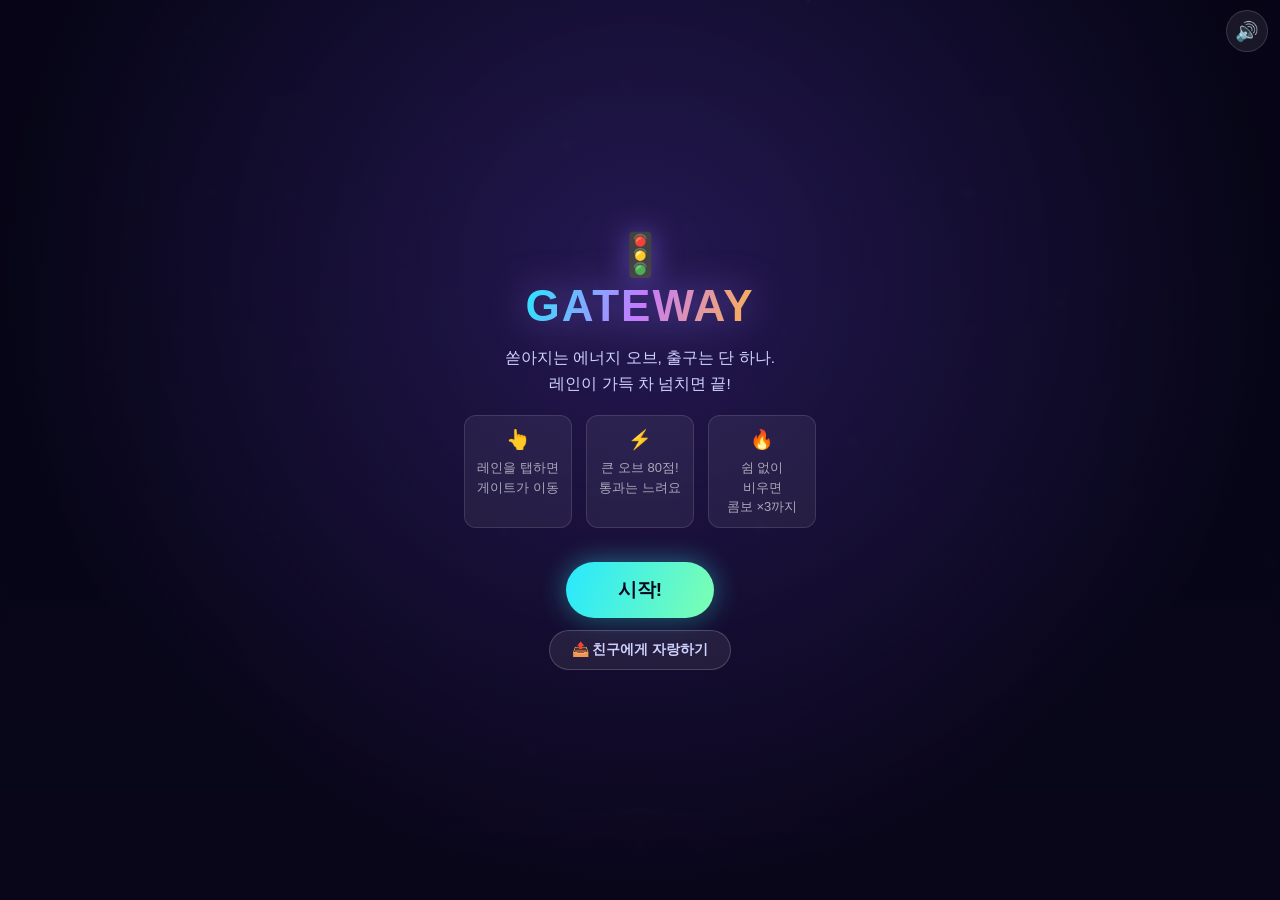
==== index.html @ 232cdf09 "GATEWAY 합류 관문 — 원터치 관제 게임 첫 구현 - 3레인 큐 + 단일 게이트 코어 로직 (전환 페널티, 구사일생 x2, 콤보 x3) - Canvas 네온 렌더러: 파티클/" ====
<!DOCTYPE html>
<html lang="ko">
<head>
<meta charset="UTF-8">
<meta name="viewport" content="width=device-width, initial-scale=1.0, user-scalable=no, viewport-fit=cover">
<meta name="theme-color" content="#0a0820">
<meta name="mobile-web-app-capable" content="yes">
<meta name="apple-mobile-web-app-capable" content="yes">
<meta name="apple-mobile-web-app-status-bar-style" content="black-translucent">
<meta name="apple-mobile-web-app-title" content="GATEWAY">
<link rel="manifest" href="manifest.json">
<link rel="icon" type="image/png" href="icon-192.png">
<link rel="apple-touch-icon" href="icon-180.png">
<meta property="og:type" content="website">
<meta property="og:title" content="🚦 GATEWAY — 세 레인, 게이트는 하나">
<meta property="og:description" content="쏟아지는 에너지 오브, 출구는 단 하나. 어느 레인을 열고 언제 옮길까? 머리와 손이 동시에 바빠지는 원터치 관제 게임">
<meta property="og:image" content="https://junhee1219.github.io/gateway/og/main.png">
<meta property="og:image:width" content="1200">
<meta property="og:image:height" content="630">
<meta property="og:url" content="https://junhee1219.github.io/gateway/">
<meta name="twitter:card" content="summary_large_image">
<title>🚦 GATEWAY — 합류 관문</title>
<style>
  * { margin: 0; padding: 0; box-sizing: border-box; }
  html, body { height: 100%; overflow: hidden; }
  body {
    background: #0a0820;
    font-family: -apple-system, "Segoe UI", "Apple SD Gothic Neo", sans-serif;
    user-select: none; -webkit-user-select: none;
    touch-action: none; -webkit-touch-callout: none;
    color: #eef;
  }
  #game { position: fixed; inset: 0; display: block; touch-action: none; }

  /* ── 음소거 버튼 ── */
  #btn-mute {
    position: fixed; top: calc(10px + env(safe-area-inset-top)); right: 12px; z-index: 30;
    width: 42px; height: 42px; border-radius: 50%;
    background: rgba(255,255,255,0.08); border: 1px solid rgba(255,255,255,0.15);
    color: #fff; font-size: 19px; cursor: pointer;
    backdrop-filter: blur(6px); -webkit-backdrop-filter: blur(6px);
  }

  /* ── 오버레이 (시작 / 게임오버) ── */
  #overlay {
    position: fixed; inset: 0; z-index: 20;
    display: none; flex-direction: column; align-items: center; justify-content: center;
    text-align: center; padding: 28px;
    background: radial-gradient(ellipse at 50% 30%, rgba(60,40,140,0.45), rgba(6,5,22,0.92) 70%);
    backdrop-filter: blur(3px); -webkit-backdrop-filter: blur(3px);
  }
  body.show-overlay #overlay { display: flex; }
  /* 이모지는 그라데이션 텍스트에 넣으면 실루엣이 되므로 별도 요소 */
  #ov-emoji { font-size: 42px; margin-bottom: 2px; filter: drop-shadow(0 0 14px rgba(150,120,255,0.5)); }
  #overlay h1 {
    font-size: clamp(30px, 8.5vw, 44px); font-weight: 800; letter-spacing: 2px;
    background: linear-gradient(110deg, #27e8ff, #c47bff 50%, #ffb347);
    -webkit-background-clip: text; background-clip: text; -webkit-text-fill-color: transparent;
    filter: drop-shadow(0 0 18px rgba(150,120,255,0.55));
    margin-bottom: 14px;
  }
  #ov-msg { font-size: 15.5px; line-height: 1.65; color: #cfd2ff; margin-bottom: 8px; }
  #ov-msg b { color: #fff; }
  #ov-msg a { color: #8ec9ff; }
  #ov-msg .sub { font-size: 13px; color: #9aa0d0; }
  .newrecord {
    display: inline-block; font-weight: 800; color: #ffe16b; font-size: 18px;
    animation: pop 0.6s ease; text-shadow: 0 0 14px rgba(255,225,107,0.7);
  }
  @keyframes pop { 0% { transform: scale(0.3); } 60% { transform: scale(1.25); } 100% { transform: scale(1); } }

  #howto {
    display: flex; gap: 14px; justify-content: center; margin: 10px 0 6px;
    font-size: 13px; color: #aab; line-height: 1.5; word-break: keep-all;
  }
  #howto .step {
    background: rgba(255,255,255,0.06); border: 1px solid rgba(255,255,255,0.12);
    border-radius: 12px; padding: 10px 12px; width: 108px;
  }
  #howto .step b { display: block; font-size: 19px; margin-bottom: 4px; }
  #overlay.gameover #howto { display: none; }

  #best-label { font-size: 13px; color: #8d92c4; margin-bottom: 14px; }

  #btn-start {
    margin-top: 14px; padding: 15px 52px; font-size: 19px; font-weight: 800;
    color: #0a0820; border: none; border-radius: 999px; cursor: pointer;
    background: linear-gradient(110deg, #27e8ff, #7dffb1);
    box-shadow: 0 0 26px rgba(60,230,255,0.45), 0 4px 14px rgba(0,0,0,0.4);
    animation: breathe 2.2s ease-in-out infinite;
  }
  @keyframes breathe { 50% { box-shadow: 0 0 40px rgba(60,230,255,0.75), 0 4px 14px rgba(0,0,0,0.4); transform: scale(1.03); } }
  #btn-start:active { transform: scale(0.96); }
  #btn-share {
    margin-top: 12px; padding: 10px 22px; font-size: 14px; font-weight: 600;
    color: #cfd2ff; background: rgba(255,255,255,0.07);
    border: 1px solid rgba(255,255,255,0.18); border-radius: 999px; cursor: pointer;
  }

  /* ── 간식 사주기 (게임오버 화면에만, 은은하게 — cube 패턴) ── */
  #snack { display: none; margin-top: 22px; font-size: 13px; color: #9aa0d0; }
  #overlay.gameover #snack { display: block; }
  #snack .snack-btns { margin-left: 6px; }
  #snack a {
    display: inline-block; padding: 5px 12px; margin-left: 5px; border-radius: 999px;
    font-weight: 700; font-size: 12.5px; text-decoration: none;
    opacity: 0.85; transition: all 0.15s;
  }
  #snack a:hover { opacity: 1; transform: translateY(-1px); }
  #snack a.toss { background: #3182f6; color: #fff; }
  #snack a.kakao { background: #fee500; color: #3c1e1e; }

  /* ── PC 딥링크 폴백 모달 ── */
  #thanks {
    position: fixed; inset: 0; z-index: 40; display: flex;
    align-items: center; justify-content: center;
    background: rgba(4,4,16,0.7);
  }
  #thanks.hidden { display: none; }
  .thanks-card {
    background: #171530; border: 1px solid rgba(255,255,255,0.14);
    border-radius: 20px; padding: 30px 26px; text-align: center; max-width: 320px;
    box-shadow: 0 12px 50px rgba(0,0,0,0.6);
  }
  .thanks-emoji { font-size: 38px; margin-bottom: 10px; }
  .thanks-card h2 { font-size: 19px; margin-bottom: 10px; color: #fff; }
  .thanks-card p { font-size: 14px; line-height: 1.6; color: #cfd2ff; margin-bottom: 8px; }
  .thanks-sub { font-size: 12px; color: #9aa0d0; }
  #thanks-close {
    margin-top: 12px; padding: 10px 28px; border: none; border-radius: 999px;
    background: linear-gradient(110deg, #27e8ff, #7dffb1); color: #0a0820;
    font-weight: 800; font-size: 15px; cursor: pointer;
  }
</style>
</head>
<body>
  <canvas id="game"></canvas>
  <button id="btn-mute" aria-label="소리 켜기/끄기">🔊</button>

  <div id="overlay">
    <div id="ov-emoji">🚦</div>
    <h1>GATEWAY</h1>
    <p id="ov-msg">쏟아지는 에너지 오브, 출구는 단 하나.<br>레인이 가득 차 넘치면 끝!</p>
    <div id="howto">
      <div class="step"><b>👆</b>레인을 탭하면<br>게이트가 이동</div>
      <div class="step"><b>⚡</b>큰 오브 80점!<br>통과는 느려요</div>
      <div class="step"><b>🔥</b>쉼 없이 비우면<br>콤보 ×3까지</div>
    </div>
    <div id="best-label"></div>
    <button id="btn-start">시작!</button>
    <button id="btn-share">📤 친구에게 자랑하기</button>
    <div id="snack">
      <span class="snack-label">재밌었다면 개발자 간식 사주기</span> 🍩
      <span class="snack-btns">
        <a class="toss" href="supertoss://send?bank=토스뱅크&accountNo=100025266940&amount=3000">토스</a>
        <a class="kakao" href="https://qr.kakaopay.com/FP0dZW9ip" target="_blank" rel="noopener">카카오페이</a>
      </span>
    </div>
  </div>

  <!-- PC에서 앱 딥링크가 안 열릴 때 띄우는 "마음만으로도 고마워요" 모달 -->
  <div id="thanks" class="hidden">
    <div class="thanks-card">
      <div class="thanks-emoji">🥹☕</div>
      <h2>마음만으로도 감동이에요!</h2>
      <p>송금은 폰에서 열어야 동작하지만,<br>여기까지 눌러주신 것만으로도<br>개발자는 이미 커피 한 잔 마신 기분이에요 💛</p>
      <p class="thanks-sub">정 보내고 싶다면 폰으로 접속해서 눌러주세요!</p>
      <button id="thanks-close">고마워요 😊</button>
    </div>
  </div>

<script src="core.js"></script>
<script src="audio.js"></script>
<script src="game.js"></script>
</body>
</html>
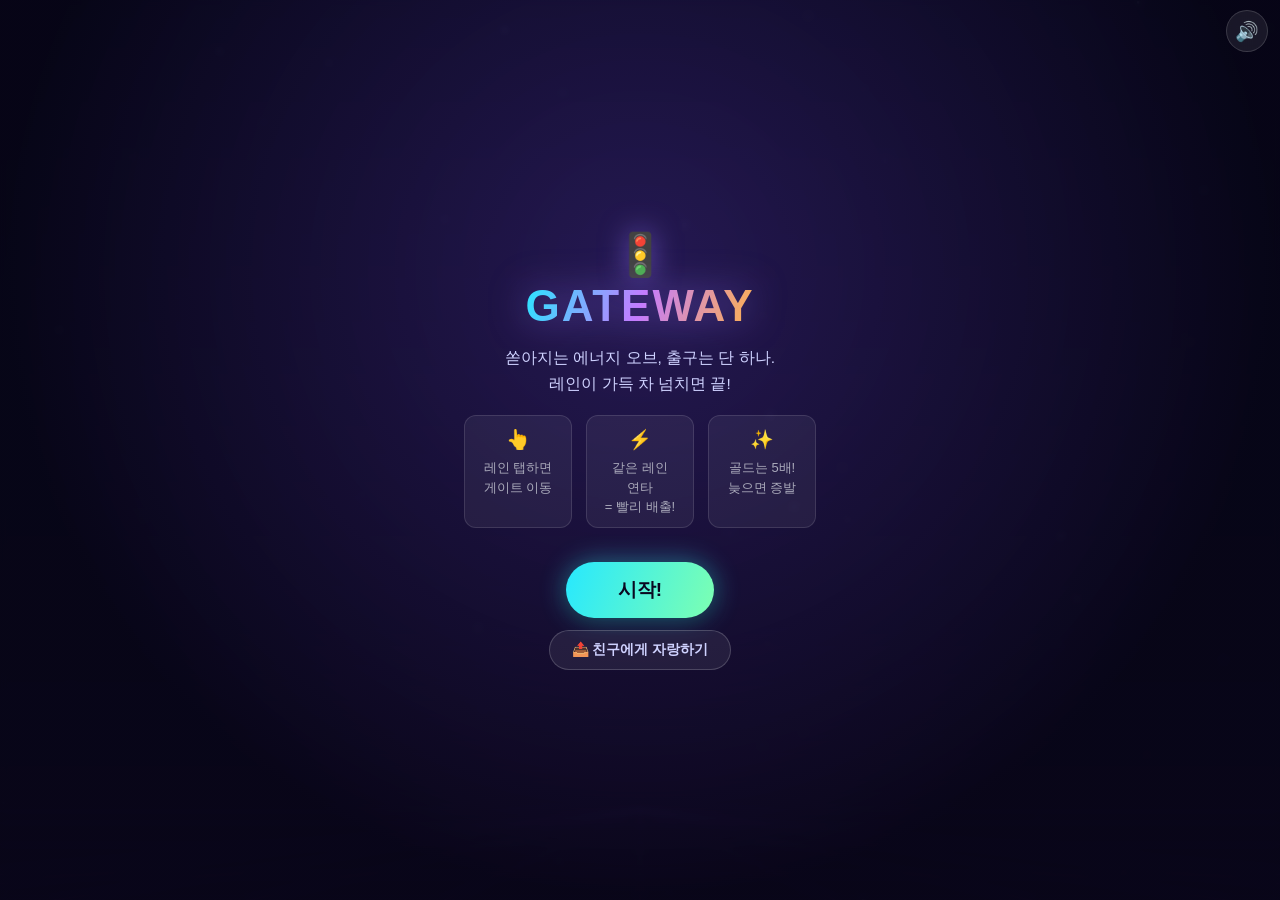
==== commit 76efbb4a: "v2: 손이 바쁘게 — 펌핑 연타, 골드 오브, 페이스 2배, 점수 x10 - 같은 레인 연타 = 배출 가속 (펌핑) - 골드 오브: 5배 점수, 5초 내 미배출 시 증발 - 스폰" ====
--- a/index.html
+++ b/index.html
@@ -142,9 +142,9 @@
     <h1>GATEWAY</h1>
     <p id="ov-msg">쏟아지는 에너지 오브, 출구는 단 하나.<br>레인이 가득 차 넘치면 끝!</p>
     <div id="howto">
-      <div class="step"><b>👆</b>레인을 탭하면<br>게이트가 이동</div>
-      <div class="step"><b>⚡</b>큰 오브 80점!<br>통과는 느려요</div>
-      <div class="step"><b>🔥</b>쉼 없이 비우면<br>콤보 ×3까지</div>
+      <div class="step"><b>👆</b>레인 탭하면<br>게이트 이동</div>
+      <div class="step"><b>⚡</b>같은 레인 연타<br>= 빨리 배출!</div>
+      <div class="step"><b>✨</b>골드는 5배!<br>늦으면 증발</div>
     </div>
     <div id="best-label"></div>
     <button id="btn-start">시작!</button>
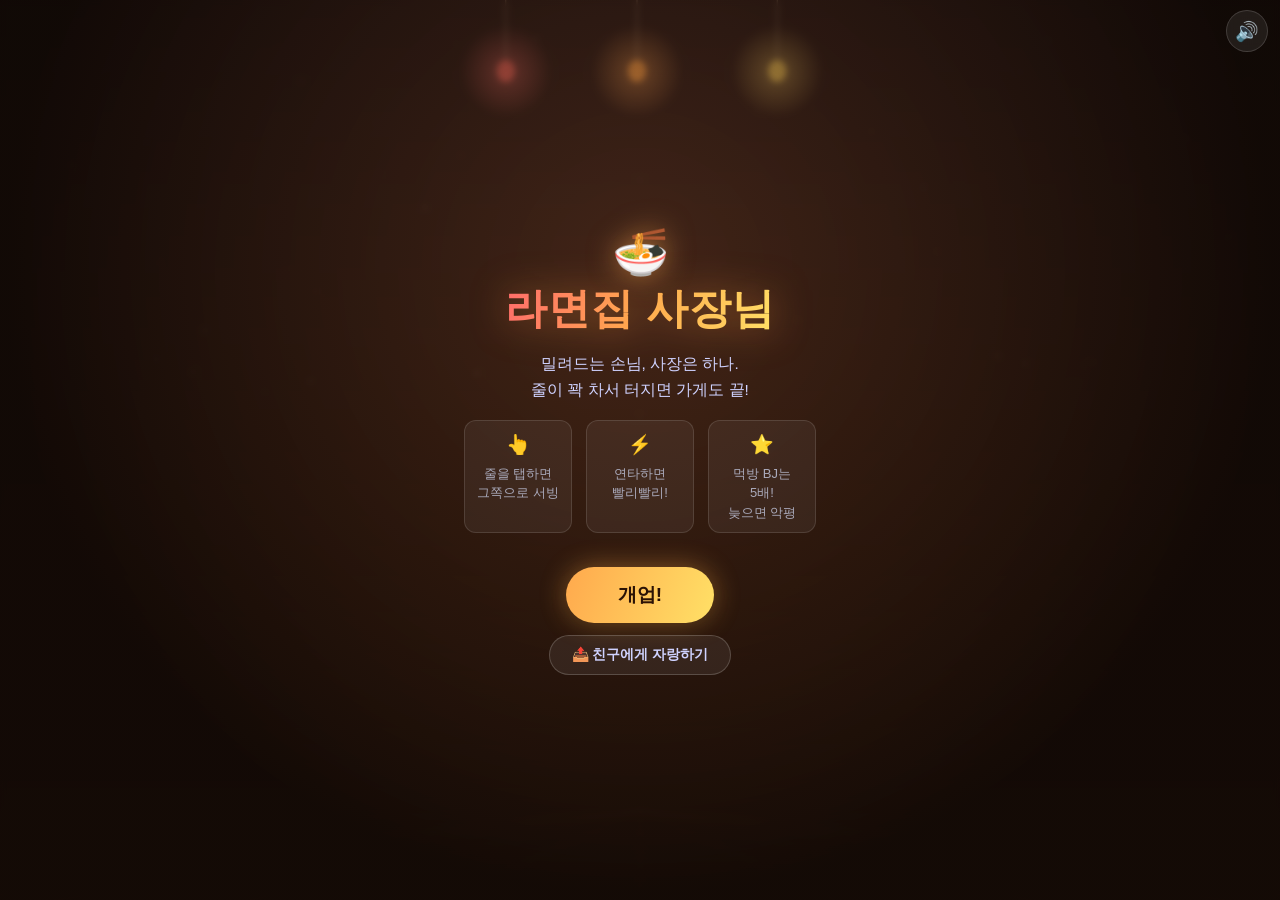
==== commit 4c309d2a: "라면집 사장님 리스킨 — 추상 메커닉에 픽션 입히기 - 오브 → 표정 있는 손님 (혼밥러/커플/단체, 줄 찰수록 분노) - 게이트 → 사장님 서빙 창구 🍜, 점수 → 매출(원) -" ====
--- a/index.html
+++ b/index.html
@@ -3,28 +3,28 @@
 <head>
 <meta charset="UTF-8">
 <meta name="viewport" content="width=device-width, initial-scale=1.0, user-scalable=no, viewport-fit=cover">
-<meta name="theme-color" content="#0a0820">
+<meta name="theme-color" content="#150c08">
 <meta name="mobile-web-app-capable" content="yes">
 <meta name="apple-mobile-web-app-capable" content="yes">
 <meta name="apple-mobile-web-app-status-bar-style" content="black-translucent">
-<meta name="apple-mobile-web-app-title" content="GATEWAY">
+<meta name="apple-mobile-web-app-title" content="라면집 사장님">
 <link rel="manifest" href="manifest.json">
 <link rel="icon" type="image/png" href="icon-192.png">
 <link rel="apple-touch-icon" href="icon-180.png">
 <meta property="og:type" content="website">
-<meta property="og:title" content="🚦 GATEWAY — 세 레인, 게이트는 하나">
-<meta property="og:description" content="쏟아지는 에너지 오브, 출구는 단 하나. 어느 레인을 열고 언제 옮길까? 머리와 손이 동시에 바빠지는 원터치 관제 게임">
+<meta property="og:title" content="🍜 라면집 사장님 — 밀려드는 손님, 사장은 하나">
+<meta property="og:description" content="세 줄로 밀려드는 손님, 서빙은 한 줄씩만. 연타로 빨리빨리! 줄이 터지면 가게도 끝. 화난 손님들 사이에서 살아남는 원터치 장사 게임">
 <meta property="og:image" content="https://junhee1219.github.io/gateway/og/main.png">
 <meta property="og:image:width" content="1200">
 <meta property="og:image:height" content="630">
 <meta property="og:url" content="https://junhee1219.github.io/gateway/">
 <meta name="twitter:card" content="summary_large_image">
-<title>🚦 GATEWAY — 합류 관문</title>
+<title>🍜 라면집 사장님</title>
 <style>
   * { margin: 0; padding: 0; box-sizing: border-box; }
   html, body { height: 100%; overflow: hidden; }
   body {
-    background: #0a0820;
+    background: #150c08;
     font-family: -apple-system, "Segoe UI", "Apple SD Gothic Neo", sans-serif;
     user-select: none; -webkit-user-select: none;
     touch-action: none; -webkit-touch-callout: none;
@@ -46,17 +46,17 @@
     position: fixed; inset: 0; z-index: 20;
     display: none; flex-direction: column; align-items: center; justify-content: center;
     text-align: center; padding: 28px;
-    background: radial-gradient(ellipse at 50% 30%, rgba(60,40,140,0.45), rgba(6,5,22,0.92) 70%);
+    background: radial-gradient(ellipse at 50% 30%, rgba(140,70,30,0.4), rgba(18,9,5,0.93) 70%);
     backdrop-filter: blur(3px); -webkit-backdrop-filter: blur(3px);
   }
   body.show-overlay #overlay { display: flex; }
   /* 이모지는 그라데이션 텍스트에 넣으면 실루엣이 되므로 별도 요소 */
-  #ov-emoji { font-size: 42px; margin-bottom: 2px; filter: drop-shadow(0 0 14px rgba(150,120,255,0.5)); }
+  #ov-emoji { font-size: 46px; margin-bottom: 2px; filter: drop-shadow(0 0 14px rgba(255,170,80,0.55)); }
   #overlay h1 {
-    font-size: clamp(30px, 8.5vw, 44px); font-weight: 800; letter-spacing: 2px;
-    background: linear-gradient(110deg, #27e8ff, #c47bff 50%, #ffb347);
+    font-size: clamp(28px, 8vw, 42px); font-weight: 800; letter-spacing: 1px;
+    background: linear-gradient(110deg, #ff6b6b, #ffa94d 50%, #ffe066);
     -webkit-background-clip: text; background-clip: text; -webkit-text-fill-color: transparent;
-    filter: drop-shadow(0 0 18px rgba(150,120,255,0.55));
+    filter: drop-shadow(0 0 18px rgba(255,150,60,0.5));
     margin-bottom: 14px;
   }
   #ov-msg { font-size: 15.5px; line-height: 1.65; color: #cfd2ff; margin-bottom: 8px; }
@@ -84,12 +84,12 @@
 
   #btn-start {
     margin-top: 14px; padding: 15px 52px; font-size: 19px; font-weight: 800;
-    color: #0a0820; border: none; border-radius: 999px; cursor: pointer;
-    background: linear-gradient(110deg, #27e8ff, #7dffb1);
-    box-shadow: 0 0 26px rgba(60,230,255,0.45), 0 4px 14px rgba(0,0,0,0.4);
+    color: #2b1205; border: none; border-radius: 999px; cursor: pointer;
+    background: linear-gradient(110deg, #ffa94d, #ffe066);
+    box-shadow: 0 0 26px rgba(255,170,70,0.45), 0 4px 14px rgba(0,0,0,0.4);
     animation: breathe 2.2s ease-in-out infinite;
   }
-  @keyframes breathe { 50% { box-shadow: 0 0 40px rgba(60,230,255,0.75), 0 4px 14px rgba(0,0,0,0.4); transform: scale(1.03); } }
+  @keyframes breathe { 50% { box-shadow: 0 0 40px rgba(255,170,70,0.75), 0 4px 14px rgba(0,0,0,0.4); transform: scale(1.03); } }
   #btn-start:active { transform: scale(0.96); }
   #btn-share {
     margin-top: 12px; padding: 10px 22px; font-size: 14px; font-weight: 600;
@@ -138,16 +138,16 @@
   <button id="btn-mute" aria-label="소리 켜기/끄기">🔊</button>
 
   <div id="overlay">
-    <div id="ov-emoji">🚦</div>
-    <h1>GATEWAY</h1>
-    <p id="ov-msg">쏟아지는 에너지 오브, 출구는 단 하나.<br>레인이 가득 차 넘치면 끝!</p>
+    <div id="ov-emoji">🍜</div>
+    <h1>라면집 사장님</h1>
+    <p id="ov-msg">밀려드는 손님, 사장은 하나.<br>줄이 꽉 차서 터지면 가게도 끝!</p>
     <div id="howto">
-      <div class="step"><b>👆</b>레인 탭하면<br>게이트 이동</div>
-      <div class="step"><b>⚡</b>같은 레인 연타<br>= 빨리 배출!</div>
-      <div class="step"><b>✨</b>골드는 5배!<br>늦으면 증발</div>
+      <div class="step"><b>👆</b>줄을 탭하면<br>그쪽으로 서빙</div>
+      <div class="step"><b>⚡</b>연타하면<br>빨리빨리!</div>
+      <div class="step"><b>⭐</b>먹방 BJ는 5배!<br>늦으면 악평</div>
     </div>
     <div id="best-label"></div>
-    <button id="btn-start">시작!</button>
+    <button id="btn-start">개업!</button>
     <button id="btn-share">📤 친구에게 자랑하기</button>
     <div id="snack">
       <span class="snack-label">재밌었다면 개발자 간식 사주기</span> 🍩
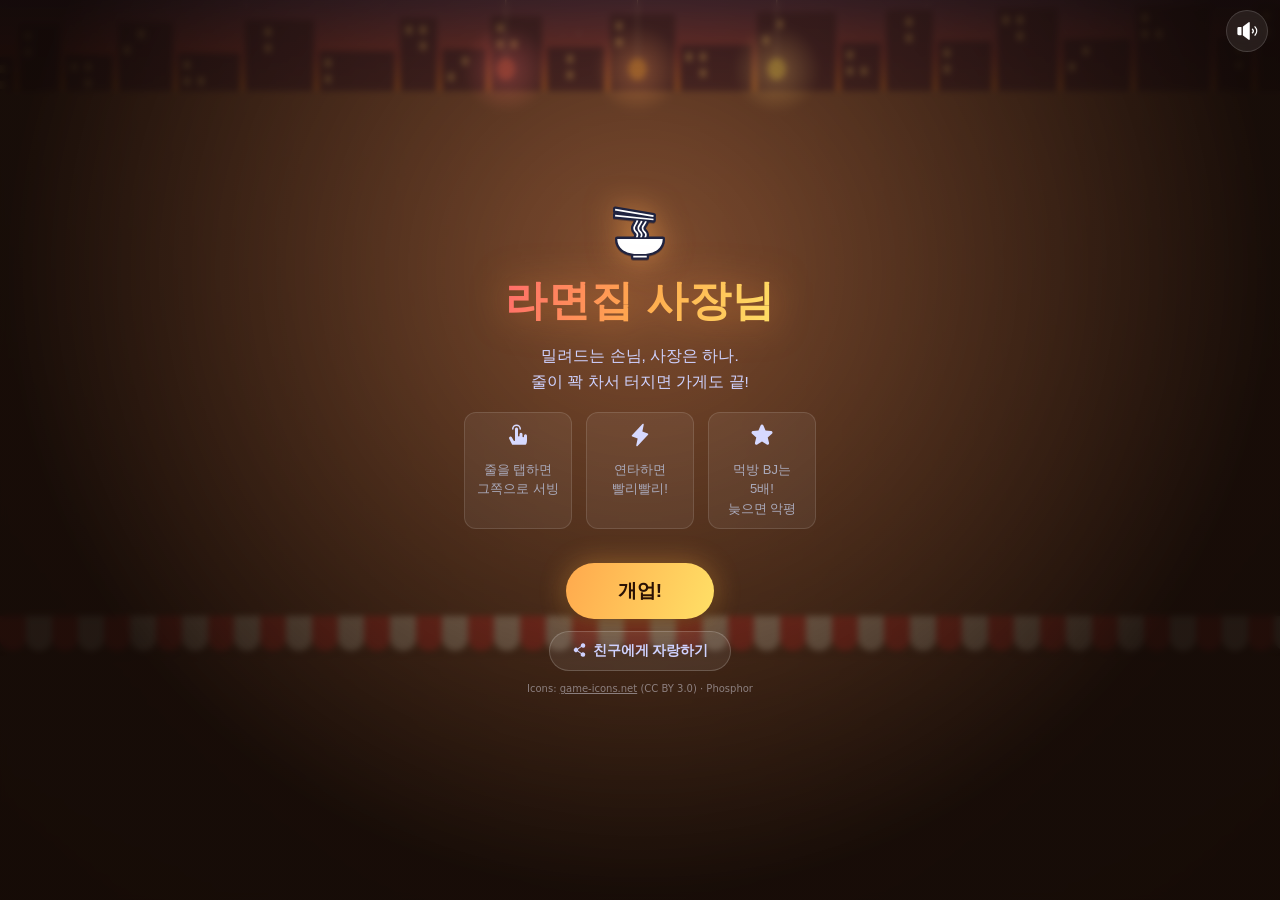
==== commit cc81e069: "공용 game-kit 2층 아이콘 구조 적용 UI 크롬 이모지(버튼·HUD 라벨·모달 장식)를 SVG 아이콘으로 전부 교체 (Phosphor Fill + game-icons.net" ====
--- a/index.html
+++ b/index.html
@@ -11,15 +11,16 @@
 <link rel="manifest" href="manifest.json">
 <link rel="icon" type="image/png" href="icon-192.png">
 <link rel="apple-touch-icon" href="icon-180.png">
+<link rel="stylesheet" href="kit.css">
 <meta property="og:type" content="website">
-<meta property="og:title" content="🍜 라면집 사장님 — 밀려드는 손님, 사장은 하나">
+<meta property="og:title" content="라면집 사장님 — 밀려드는 손님, 사장은 하나">
 <meta property="og:description" content="세 줄로 밀려드는 손님, 서빙은 한 줄씩만. 연타로 빨리빨리! 줄이 터지면 가게도 끝. 화난 손님들 사이에서 살아남는 원터치 장사 게임">
 <meta property="og:image" content="https://junhee1219.github.io/gateway/og/main.png">
 <meta property="og:image:width" content="1200">
 <meta property="og:image:height" content="630">
 <meta property="og:url" content="https://junhee1219.github.io/gateway/">
 <meta name="twitter:card" content="summary_large_image">
-<title>🍜 라면집 사장님</title>
+<title>라면집 사장님</title>
 <style>
   * { margin: 0; padding: 0; box-sizing: border-box; }
   html, body { height: 100%; overflow: hidden; }
@@ -39,7 +40,11 @@
     background: rgba(255,255,255,0.08); border: 1px solid rgba(255,255,255,0.15);
     color: #fff; font-size: 19px; cursor: pointer;
     backdrop-filter: blur(6px); -webkit-backdrop-filter: blur(6px);
+    display: flex; align-items: center; justify-content: center;
   }
+  /* kit 아이콘은 .ki(currentColor) — 게임 고유 버튼 위에서 글리프만 교체 */
+  #btn-mute .ki { width: 22px; height: 22px; }
+  #btn-share .ki { width: 16px; height: 16px; vertical-align: -3px; margin-right: 5px; }
 
   /* ── 오버레이 (시작 / 게임오버) ── */
   #overlay {
@@ -78,6 +83,7 @@
     border-radius: 12px; padding: 10px 12px; width: 108px;
   }
   #howto .step b { display: block; font-size: 19px; margin-bottom: 4px; }
+  #howto .step .ki { width: 24px; height: 24px; color: #d6d9ff; }
   #overlay.gameover #howto { display: none; }
 
   #best-label { font-size: 13px; color: #8d92c4; margin-bottom: 14px; }
@@ -135,33 +141,34 @@
 </head>
 <body>
   <canvas id="game"></canvas>
-  <button id="btn-mute" aria-label="소리 켜기/끄기">🔊</button>
+  <button id="btn-mute" aria-label="소리 켜기/끄기"><svg class="ki" id="mute-icon"><use href="#p-speaker-high"/></svg></button>
 
   <div id="overlay">
-    <div id="ov-emoji">🍜</div>
+    <div id="ov-emoji"><svg class="ki-o g" style="width:54px;height:54px"><use href="#g-noodles"/></svg></div>
     <h1>라면집 사장님</h1>
     <p id="ov-msg">밀려드는 손님, 사장은 하나.<br>줄이 꽉 차서 터지면 가게도 끝!</p>
     <div id="howto">
-      <div class="step"><b>👆</b>줄을 탭하면<br>그쪽으로 서빙</div>
-      <div class="step"><b>⚡</b>연타하면<br>빨리빨리!</div>
-      <div class="step"><b>⭐</b>먹방 BJ는 5배!<br>늦으면 악평</div>
+      <div class="step"><b><svg class="ki"><use href="#p-hand-tap"/></svg></b>줄을 탭하면<br>그쪽으로 서빙</div>
+      <div class="step"><b><svg class="ki"><use href="#p-lightning"/></svg></b>연타하면<br>빨리빨리!</div>
+      <div class="step"><b><svg class="ki"><use href="#p-star"/></svg></b>먹방 BJ는 5배!<br>늦으면 악평</div>
     </div>
     <div id="best-label"></div>
     <button id="btn-start">개업!</button>
-    <button id="btn-share">📤 친구에게 자랑하기</button>
+    <button id="btn-share"><svg class="ki"><use href="#p-share-network"/></svg><span id="share-label">친구에게 자랑하기</span></button>
     <div id="snack">
-      <span class="snack-label">재밌었다면 개발자 간식 사주기</span> 🍩
+      <span class="snack-label">재밌었다면 개발자 간식 사주기</span> <svg class="ki-o g" style="width:18px;height:18px;vertical-align:-4px"><use href="#g-donut"/></svg>
       <span class="snack-btns">
         <a class="toss" href="supertoss://send?bank=토스뱅크&accountNo=100025266940&amount=3000">토스</a>
         <a class="kakao" href="https://qr.kakaopay.com/FP0dZW9ip" target="_blank" rel="noopener">카카오페이</a>
       </span>
     </div>
+    <div class="k-credit">Icons: <a href="https://game-icons.net" target="_blank" rel="noopener">game-icons.net</a> (CC BY 3.0) · Phosphor</div>
   </div>
 
   <!-- PC에서 앱 딥링크가 안 열릴 때 띄우는 "마음만으로도 고마워요" 모달 -->
   <div id="thanks" class="hidden">
     <div class="thanks-card">
-      <div class="thanks-emoji">🥹☕</div>
+      <div class="thanks-emoji"><svg class="ki" style="width:38px;height:38px;color:#ffcf8a"><use href="#p-coffee"/></svg></div>
       <h2>마음만으로도 감동이에요!</h2>
       <p>송금은 폰에서 열어야 동작하지만,<br>여기까지 눌러주신 것만으로도<br>개발자는 이미 커피 한 잔 마신 기분이에요 💛</p>
       <p class="thanks-sub">정 보내고 싶다면 폰으로 접속해서 눌러주세요!</p>
@@ -169,6 +176,14 @@
     </div>
   </div>
 
+<script>
+  // 아이콘 심볼 시트 주입 — <use href="#..."> 해석용 (game-kit sprite 서브셋)
+  fetch('sprite.svg').then((r) => r.text()).then((t) => {
+    const d = document.createElement('div');
+    d.innerHTML = t;
+    document.body.prepend(d.firstChild);
+  });
+</script>
 <script src="core.js"></script>
 <script src="audio.js"></script>
 <script src="game.js"></script>
--- a/kit.css
+++ b/kit.css
@@ -0,0 +1,128 @@
+/* ═══════════════════════════════════════════════════════════════
+   GAME-KIT ui.css — 미니게임 공용 컴포넌트 (빌드 없음, 복사해서 사용)
+
+   박제된 디자인 규칙 (vase 아트디렉팅 세션에서 확정):
+   1. 그라데이션: 색상(hue) 고정, 명도 폭 12% 이내 — 색이 흐르면 어색해진다
+   2. 빛 표현은 하나만 주인공: 크리스프한 윗 림 1줄 + 부드러운 하단 음영. 띠(banding) 금지
+   3. 바닥은 블러 없는 하드 섀도 1단 (+옅은 소프트 섀도) — 광원은 항상 상단
+   4. 외곽선: 버튼은 자기 색의 어두운 버전, 아이콘은 중립 다크(--k-ink) 단일색
+   5. 아이콘은 버튼 안에서 ~30% 여백 (안전영역)
+   6. 글리프(형태)는 직접 그리지 않는다 — Phosphor Fill(UI) / game-icons.net(오브젝트)
+   ═══════════════════════════════════════════════════════════════ */
+
+:root{
+  --k-ink:#1f2340;        /* 아이콘 중립 외곽선 */
+  --k-radius:17px;
+  --k-font:'Fredoka',system-ui,sans-serif;
+}
+
+/* ── 캔디 버튼 ─────────────────────────────────────────────── */
+.k-btn{
+  --top:#7d92f8; --bot:#4a59d2; --edge:#283069; --base:#1d2154;
+  position:relative; min-width:56px; min-height:48px; padding:0 16px;
+  border-radius:var(--k-radius); cursor:pointer;
+  display:inline-flex; align-items:center; justify-content:center; gap:8px;
+  border:2.5px solid var(--edge);
+  background:linear-gradient(180deg, var(--top) 0%,
+    color-mix(in srgb, var(--top) 50%, var(--bot)) 50%, var(--bot) 100%);
+  box-shadow:
+    inset 0 1.5px 0 rgba(255,255,255,.45),
+    inset 0 -9px 10px -7px rgba(0,0,10,.5),
+    0 5px 0 var(--base),
+    0 9px 14px rgba(0,0,20,.35);
+  font-family:var(--k-font); font-weight:700; font-size:16px; color:#fff;
+  text-shadow:0 1.5px 0 color-mix(in srgb, var(--base) 80%, transparent);
+  -webkit-tap-highlight-color:transparent; user-select:none; -webkit-user-select:none;
+  transition:transform .09s, box-shadow .09s, filter .15s;
+}
+.k-btn:active{
+  transform:translateY(4px);
+  box-shadow:
+    inset 0 1.5px 0 rgba(255,255,255,.35),
+    inset 0 -6px 8px -6px rgba(0,0,10,.5),
+    0 1px 0 var(--base),
+    0 3px 6px rgba(0,0,20,.3);
+}
+.k-btn:disabled{filter:saturate(.25) brightness(.7);cursor:default;}
+.k-btn.sq{padding:0;width:54px;}          /* 정사각(아이콘 전용) */
+.k-btn.lg{min-height:54px;font-size:18px;width:100%;}
+
+/* 버튼 색상 변주 — 전부 같은 명도 곡선 */
+.k-blue  {--top:#7d92f8;--bot:#4a59d2;--edge:#283069;--base:#1d2154;}
+.k-teal  {--top:#46e0cd;--bot:#149a8e;--edge:#0b5d54;--base:#06443c;}
+.k-coral {--top:#ff8a9b;--bot:#d83b50;--edge:#841e36;--base:#66132a;}
+.k-slate {--top:#9aa0d8;--bot:#666c9f;--edge:#393e6b;--base:#272b4e;}
+.k-violet{--top:#8677f5;--bot:#5638e8;--edge:#2c1d7e;--base:#1d1160;}
+.k-green {--top:#5fd97a;--bot:#27a348;--edge:#14602a;--base:#0e4a20;}
+.k-gold  {--top:#ffd36b;--bot:#e09a1f;--edge:#8a5a10;--base:#6b450c;}
+
+/* ── 아이콘 (sprite.svg의 <use>와 함께) ──────────────────────
+   <svg class="ki"><use href="#p-lightbulb"/></svg>
+   .ki   : 단색 글리프 (currentColor)
+   .ki-o : 외곽선 입힌 "사물" 버전 — 버튼 위에서 캔디 느낌
+   .g    : game-icons(512 박스)용 외곽선 두께 보정                    */
+.ki,.ki-o{width:24px;height:24px;fill:currentColor;flex:0 0 auto;}
+.ki-o{
+  fill:#fff; stroke:var(--k-ink); stroke-width:22; stroke-linejoin:round;
+  paint-order:stroke; filter:drop-shadow(0 1.5px 0 rgba(10,12,40,.35));
+}
+.ki-o.g{stroke-width:44;}
+.ki.sm,.ki-o.sm{width:18px;height:18px;}
+.ki.lg,.ki-o.lg{width:32px;height:32px;}
+
+/* ── 별점 ──────────────────────────────────────────────────── */
+.k-star{width:38px;height:38px;fill:#ffc24b;stroke:#8a4d12;stroke-width:14;
+  stroke-linejoin:round;paint-order:stroke;
+  filter:drop-shadow(0 2px 0 rgba(60,30,5,.3));}
+.k-star.off{fill:#3c3852;stroke:#23203a;filter:none;}
+
+/* ── 알약(상태 칩) ─────────────────────────────────────────── */
+.k-pill{
+  display:inline-flex;align-items:center;gap:6px;white-space:nowrap;
+  background:rgba(255,255,255,.07);border:1px solid rgba(255,255,255,.16);
+  backdrop-filter:blur(10px);padding:6px 12px;border-radius:999px;
+  font-size:12px;font-family:var(--k-font);color:inherit;
+}
+button.k-pill{cursor:pointer;transition:transform .12s;}
+button.k-pill:active{transform:scale(.93);}
+
+/* ── 모달 ──────────────────────────────────────────────────── */
+.k-modal{
+  position:fixed;inset:0;z-index:80;display:flex;align-items:center;justify-content:center;
+  background:rgba(8,8,16,.62);backdrop-filter:blur(5px);animation:k-fadein .2s ease;
+}
+.k-modal.hidden{display:none;}
+.k-card{
+  background:var(--k-card-bg,#211d33);border:1px solid rgba(255,255,255,.14);
+  border-radius:26px;padding:24px 22px;width:min(350px,90vw);max-height:84dvh;overflow-y:auto;
+  box-shadow:0 18px 50px rgba(0,0,0,.5);text-align:center;
+  animation:k-pop .3s cubic-bezier(.2,1.2,.4,1);
+}
+.k-card h2{font-family:var(--k-font);font-size:20px;margin-bottom:12px;}
+@keyframes k-fadein{from{opacity:0;}to{opacity:1;}}
+@keyframes k-pop{from{transform:scale(.7);opacity:0;}to{transform:scale(1);opacity:1;}}
+
+/* ── 토스트 ────────────────────────────────────────────────── */
+.k-toast{
+  position:fixed;left:50%;bottom:calc(26px + env(safe-area-inset-bottom));
+  transform:translateX(-50%) translateY(20px);
+  background:rgba(20,20,30,.92);border:1px solid rgba(255,255,255,.16);backdrop-filter:blur(12px);
+  padding:11px 20px;border-radius:999px;font-size:14px;z-index:90;opacity:0;pointer-events:none;
+  transition:opacity .25s,transform .25s;white-space:nowrap;color:#fff;
+}
+.k-toast.show{opacity:1;transform:translateX(-50%) translateY(0);}
+
+/* ── 간식 사주기 (snack.js와 세트) ─────────────────────────── */
+.k-snack{margin-top:18px;font-size:12px;opacity:.85;}
+.k-snack .k-snack-btns{display:flex;gap:8px;justify-content:center;margin-top:9px;}
+.k-snack a{
+  display:inline-flex;align-items:center;gap:5px;text-decoration:none;font-weight:700;font-size:12px;
+  padding:6px 13px;border-radius:999px;transition:transform .15s;
+}
+.k-snack a:active{transform:scale(.94);}
+.k-snack a.toss{background:#3182f6;color:#fff;}
+.k-snack a.kakao{background:#fee500;color:#3c1e1e;}
+
+/* ── 아이콘 크레딧 (CC BY 표기 — 모달 하단 등에 배치) ───────── */
+.k-credit{font-size:10px;opacity:.45;margin-top:12px;font-family:var(--k-font);}
+.k-credit a{color:inherit;}
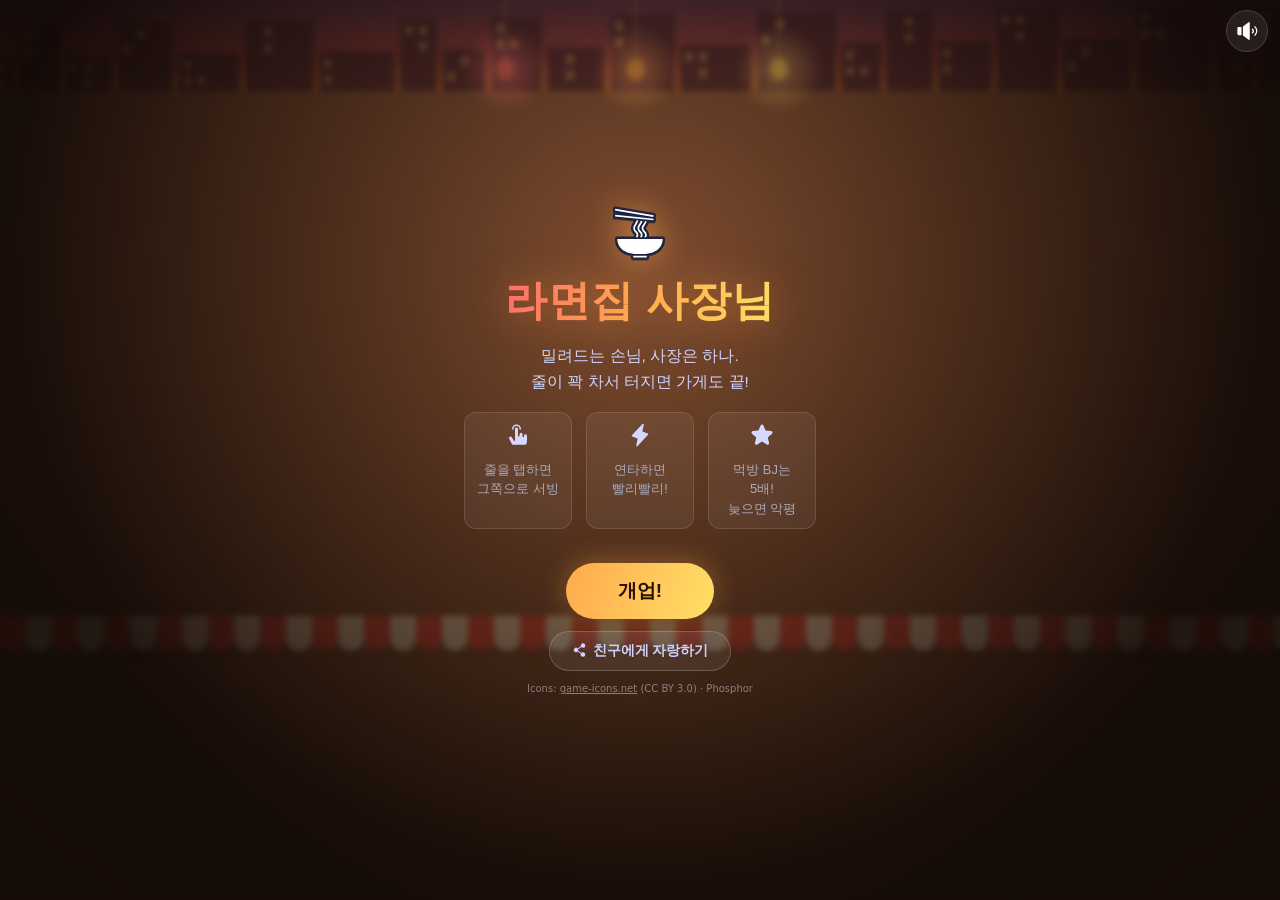
==== commit f5f751e0: "간식 도넛 아이콘을 작은 크기용 단색 렌더로 (외곽선이 18px에서 뭉개짐) vase와 동일한 plain .ki 컬러 방식으로 통일 — kit README에 크기별 렌더 규칙 명문" ====
--- a/index.html
+++ b/index.html
@@ -156,7 +156,7 @@
     <button id="btn-start">개업!</button>
     <button id="btn-share"><svg class="ki"><use href="#p-share-network"/></svg><span id="share-label">친구에게 자랑하기</span></button>
     <div id="snack">
-      <span class="snack-label">재밌었다면 개발자 간식 사주기</span> <svg class="ki-o g" style="width:18px;height:18px;vertical-align:-4px"><use href="#g-donut"/></svg>
+      <span class="snack-label">재밌었다면 개발자 간식 사주기</span> <svg class="ki" style="width:18px;height:18px;vertical-align:-4px;fill:#e8a163"><use href="#g-donut"/></svg>
       <span class="snack-btns">
         <a class="toss" href="supertoss://send?bank=토스뱅크&accountNo=100025266940&amount=3000">토스</a>
         <a class="kakao" href="https://qr.kakaopay.com/FP0dZW9ip" target="_blank" rel="noopener">카카오페이</a>
